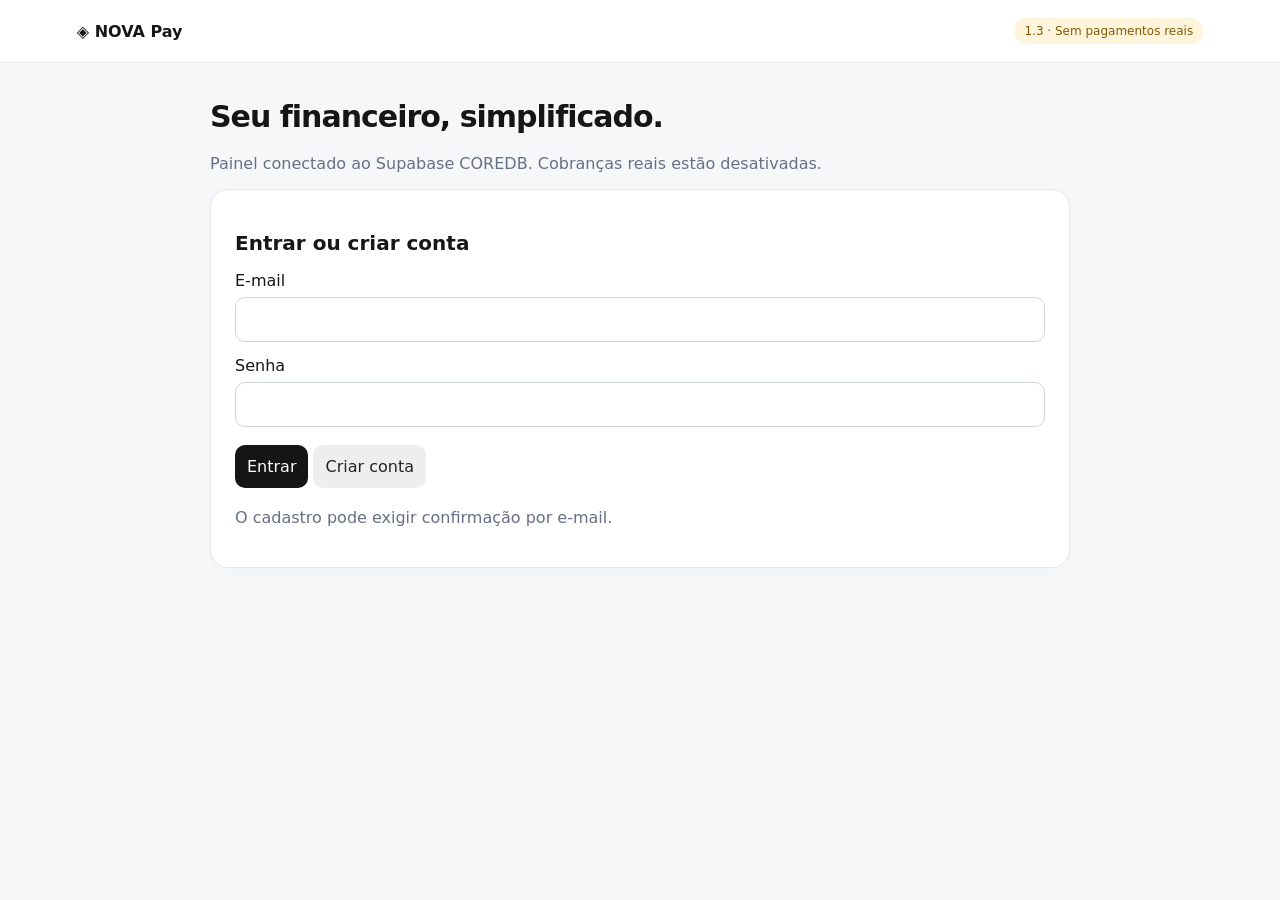
==== nova-pay/index.html @ 70dae915 "feat(nova-pay): add isolated Supabase-connected v1.3 dashboard" ====
<!doctype html>
<html lang="pt-BR"><head><meta charset="utf-8"><meta name="viewport" content="width=device-width,initial-scale=1"><title>NOVA Pay 1.3</title><style>
:root{font-family:Inter,system-ui,Arial;color:#161616;background:#f6f7f9}*{box-sizing:border-box}body{margin:0}header{background:white;border-bottom:1px solid #e5e7eb;padding:18px 6%;display:flex;justify-content:space-between;align-items:center}main{max-width:900px;margin:36px auto;padding:0 20px}h1{font-size:30px;letter-spacing:-1px}h2{font-size:20px}.muted{color:#667085}.card{background:white;border:1px solid #e5e7eb;border-radius:18px;padding:24px;margin:16px 0;box-shadow:0 3px 14px #00000005}input,button{font:inherit;border-radius:10px;padding:12px;border:1px solid #d0d5dd}input{width:100%;margin:7px 0 14px}button{background:#151515;color:white;border:0;cursor:pointer;margin:4px 5px 4px 0}button.secondary{background:#eee;color:#222}.row{display:flex;justify-content:space-between;align-items:center;gap:12px;flex-wrap:wrap}.grid{display:grid;grid-template-columns:repeat(auto-fit,minmax(200px,1fr));gap:12px}.grid .card{margin:0}.hidden{display:none}.tag{background:#fff5dc;color:#855a00;padding:6px 10px;border-radius:99px;font-size:12px}#notice{white-space:pre-wrap}.payment{border-top:1px solid #eee;padding:12px 0}@media(max-width:600px){h1{font-size:25px}main{margin:15px auto}.card{padding:18px}}
</style></head><body><header><strong>◈ NOVA Pay</strong><span class="tag">1.3 · Sem pagamentos reais</span></header><main><h1>Seu financeiro, simplificado.</h1><p class="muted">Painel conectado ao Supabase COREDB. Cobranças reais estão desativadas.</p><div id="notice" role="status"></div>
<section id="auth" class="card"><h2>Entrar ou criar conta</h2><label>E-mail<input id="email" type="email" autocomplete="email"></label><label>Senha<input id="password" type="password" autocomplete="current-password" minlength="6"></label><button id="login">Entrar</button><button id="signup" class="secondary">Criar conta</button><p class="muted">O cadastro pode exigir confirmação por e-mail.</p></section>
<section id="app" class="hidden"><div class="row"><p id="who" class="muted"></p><button id="logout" class="secondary">Sair</button></div><div id="register" class="card hidden"><h2>Cadastre seu estabelecimento</h2><label>Nome<input id="merchantName" maxlength="120"></label><button id="saveMerchant">Cadastrar</button></div><div id="dashboard" class="hidden"><div class="row"><h2 id="merchantTitle"></h2><button id="refresh" class="secondary">Atualizar</button></div><div class="grid"><div class="card"><div class="muted">Pagamentos confirmados (histórico)</div><h2 id="paid">R$ 0,00</h2></div><div class="card"><div class="muted">Cobranças pendentes</div><h2 id="pending">0</h2></div></div><div class="card"><h2>Nova cobrança Pix</h2><p class="muted">Disponível após validação do backend Mercado Pago sandbox. Nenhuma cobrança será enviada nesta versão publicada.</p><button disabled>Pix indisponível</button></div><div class="card"><div class="row"><h2>Histórico</h2><button id="csv" class="secondary">Exportar CSV</button></div><div id="history" class="muted">Nenhuma cobrança registrada.</div></div></div></section></main>
<script type="module">
import {createClient} from 'https://esm.sh/@supabase/supabase-js@2.57.0';
const db=createClient('https://ccsypggvelcxsqszepfs.supabase.co','sb_publishable_zBA2v4pRgaaAv1VeV2d-Uw_rIrt4ZxG');
const el=id=>document.getElementById(id);let rows=[];const money=n=>(n/100).toLocaleString('pt-BR',{style:'currency',currency:'BRL'});const msg=(s,bad=false)=>{el('notice').textContent=s;el('notice').style.color=bad?'#b42318':'#087443'};
async function render(){const {data:{user},error}=await db.auth.getUser();if(error)msg(error.message,true);el('auth').classList.toggle('hidden',!!user);el('app').classList.toggle('hidden',!user);if(!user)return;el('who').textContent=user.email;const {data:merchant,error:e}=await db.from('novapay_merchants').select('id,name').eq('owner_id',user.id).maybeSingle();if(e){msg(e.message,true);return}el('register').classList.toggle('hidden',!!merchant);el('dashboard').classList.toggle('hidden',!merchant);if(!merchant)return;el('merchantTitle').textContent=merchant.name;const {data,error:err}=await db.from('novapay_payments').select('id,description,amount_cents,status,created_at').eq('merchant_id',merchant.id).order('created_at',{ascending:false}).limit(100);if(err){msg(err.message,true);return}rows=data||[];el('paid').textContent=money(rows.filter(r=>r.status==='paid').reduce((a,r)=>a+Number(r.amount_cents),0));el('pending').textContent=rows.filter(r=>r.status==='pending').length;el('history').replaceChildren();if(!rows.length){el('history').textContent='Nenhuma cobrança registrada.';return}for(const r of rows){const div=document.createElement('div');div.className='payment';div.textContent=r.description+' · '+money(r.amount_cents)+' · '+r.status+' · '+new Date(r.created_at).toLocaleDateString('pt-BR');el('history').append(div)}}
el('login').onclick=async()=>{const {error}=await db.auth.signInWithPassword({email:el('email').value.trim(),password:el('password').value});if(error)msg(error.message,true);else{msg('Login realizado.');await render()}};
el('signup').onclick=async()=>{const {error}=await db.auth.signUp({email:el('email').value.trim(),password:el('password').value});msg(error?error.message:'Cadastro solicitado. Verifique seu e-mail, se necessário.',!!error);await render()};
el('logout').onclick=async()=>{await db.auth.signOut();await render()};
el('saveMerchant').onclick=async()=>{const {data:{user}}=await db.auth.getUser();if(!user)return;const name=el('merchantName').value.trim();if(name.length<2){msg('Informe um nome válido.',true);return}const {error}=await db.from('novapay_merchants').insert({owner_id:user.id,name});if(error)msg(error.message,true);else{msg('Estabelecimento cadastrado.');await render()}};
el('refresh').onclick=render;
el('csv').onclick=()=>{const csv=['descricao,valor_centavos,status,data',...rows.map(r=>[r.description,r.amount_cents,r.status,r.created_at].map(v=>'"'+String(v).replaceAll('"','""')+'"').join(','))].join('\n');const a=document.createElement('a');a.href=URL.createObjectURL(new Blob([csv],{type:'text/csv;charset=utf-8'}));a.download='nova-pay-historico.csv';a.click();setTimeout(()=>URL.revokeObjectURL(a.href),1000)};
db.auth.onAuthStateChange(()=>setTimeout(render,0));render();
</script></body></html>
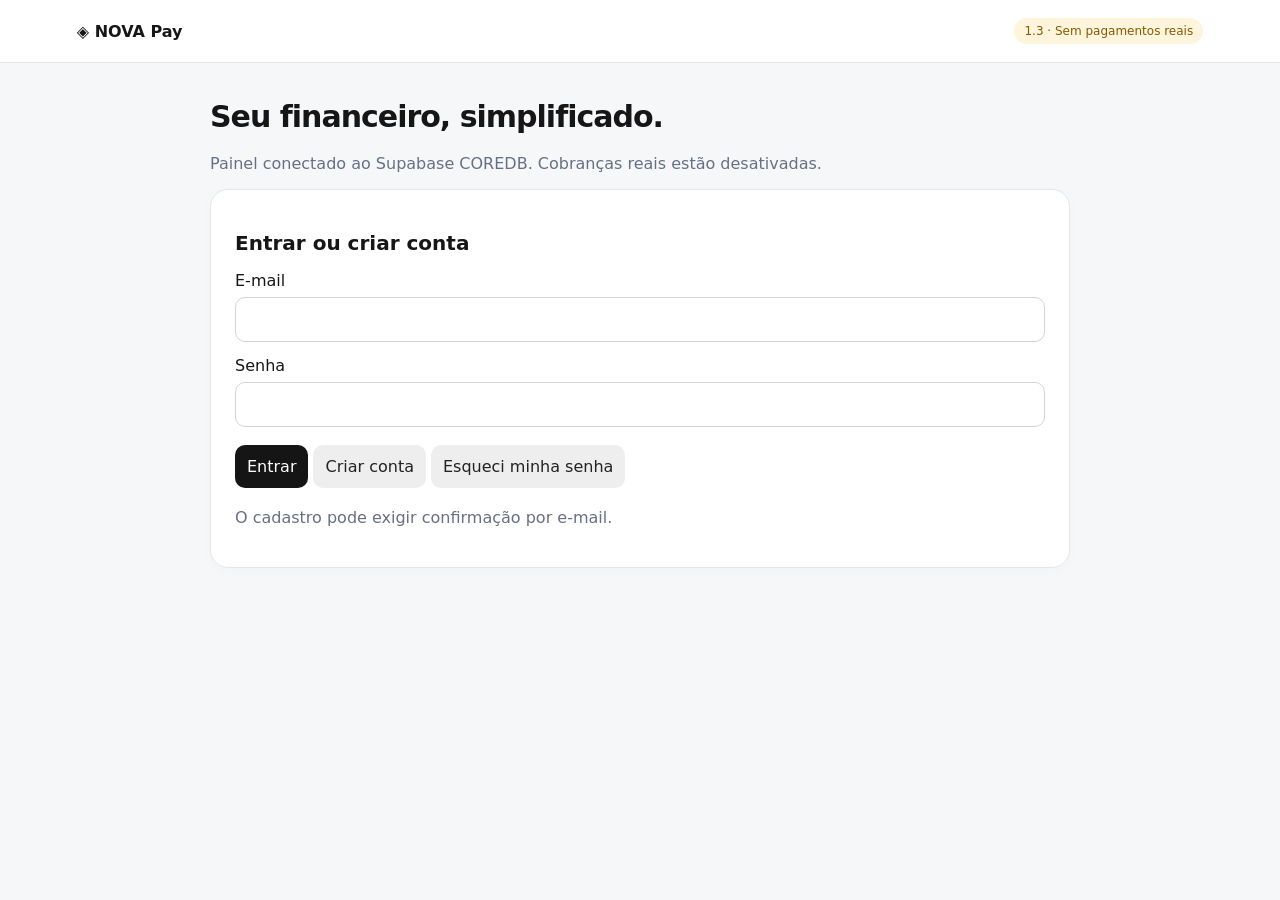
==== commit dcded547: "fix(nova-pay): improve login errors, signup flow and password recovery" ====
--- a/nova-pay/index.html
+++ b/nova-pay/index.html
@@ -2,15 +2,17 @@
 <html lang="pt-BR"><head><meta charset="utf-8"><meta name="viewport" content="width=device-width,initial-scale=1"><title>NOVA Pay 1.3</title><style>
 :root{font-family:Inter,system-ui,Arial;color:#161616;background:#f6f7f9}*{box-sizing:border-box}body{margin:0}header{background:white;border-bottom:1px solid #e5e7eb;padding:18px 6%;display:flex;justify-content:space-between;align-items:center}main{max-width:900px;margin:36px auto;padding:0 20px}h1{font-size:30px;letter-spacing:-1px}h2{font-size:20px}.muted{color:#667085}.card{background:white;border:1px solid #e5e7eb;border-radius:18px;padding:24px;margin:16px 0;box-shadow:0 3px 14px #00000005}input,button{font:inherit;border-radius:10px;padding:12px;border:1px solid #d0d5dd}input{width:100%;margin:7px 0 14px}button{background:#151515;color:white;border:0;cursor:pointer;margin:4px 5px 4px 0}button.secondary{background:#eee;color:#222}.row{display:flex;justify-content:space-between;align-items:center;gap:12px;flex-wrap:wrap}.grid{display:grid;grid-template-columns:repeat(auto-fit,minmax(200px,1fr));gap:12px}.grid .card{margin:0}.hidden{display:none}.tag{background:#fff5dc;color:#855a00;padding:6px 10px;border-radius:99px;font-size:12px}#notice{white-space:pre-wrap}.payment{border-top:1px solid #eee;padding:12px 0}@media(max-width:600px){h1{font-size:25px}main{margin:15px auto}.card{padding:18px}}
 </style></head><body><header><strong>◈ NOVA Pay</strong><span class="tag">1.3 · Sem pagamentos reais</span></header><main><h1>Seu financeiro, simplificado.</h1><p class="muted">Painel conectado ao Supabase COREDB. Cobranças reais estão desativadas.</p><div id="notice" role="status"></div>
-<section id="auth" class="card"><h2>Entrar ou criar conta</h2><label>E-mail<input id="email" type="email" autocomplete="email"></label><label>Senha<input id="password" type="password" autocomplete="current-password" minlength="6"></label><button id="login">Entrar</button><button id="signup" class="secondary">Criar conta</button><p class="muted">O cadastro pode exigir confirmação por e-mail.</p></section>
+<section id="auth" class="card"><h2>Entrar ou criar conta</h2><label>E-mail<input id="email" type="email" autocomplete="email"></label><label>Senha<input id="password" type="password" autocomplete="current-password" minlength="6"></label><button id="login">Entrar</button><button id="signup" class="secondary">Criar conta</button><button id="forgot" class="secondary" type="button">Esqueci minha senha</button><p class="muted">O cadastro pode exigir confirmação por e-mail.</p></section>
 <section id="app" class="hidden"><div class="row"><p id="who" class="muted"></p><button id="logout" class="secondary">Sair</button></div><div id="register" class="card hidden"><h2>Cadastre seu estabelecimento</h2><label>Nome<input id="merchantName" maxlength="120"></label><button id="saveMerchant">Cadastrar</button></div><div id="dashboard" class="hidden"><div class="row"><h2 id="merchantTitle"></h2><button id="refresh" class="secondary">Atualizar</button></div><div class="grid"><div class="card"><div class="muted">Pagamentos confirmados (histórico)</div><h2 id="paid">R$ 0,00</h2></div><div class="card"><div class="muted">Cobranças pendentes</div><h2 id="pending">0</h2></div></div><div class="card"><h2>Nova cobrança Pix</h2><p class="muted">Disponível após validação do backend Mercado Pago sandbox. Nenhuma cobrança será enviada nesta versão publicada.</p><button disabled>Pix indisponível</button></div><div class="card"><div class="row"><h2>Histórico</h2><button id="csv" class="secondary">Exportar CSV</button></div><div id="history" class="muted">Nenhuma cobrança registrada.</div></div></div></section></main>
 <script type="module">
 import {createClient} from 'https://esm.sh/@supabase/supabase-js@2.57.0';
 const db=createClient('https://ccsypggvelcxsqszepfs.supabase.co','sb_publishable_zBA2v4pRgaaAv1VeV2d-Uw_rIrt4ZxG');
-const el=id=>document.getElementById(id);let rows=[];const money=n=>(n/100).toLocaleString('pt-BR',{style:'currency',currency:'BRL'});const msg=(s,bad=false)=>{el('notice').textContent=s;el('notice').style.color=bad?'#b42318':'#087443'};
-async function render(){const {data:{user},error}=await db.auth.getUser();if(error)msg(error.message,true);el('auth').classList.toggle('hidden',!!user);el('app').classList.toggle('hidden',!user);if(!user)return;el('who').textContent=user.email;const {data:merchant,error:e}=await db.from('novapay_merchants').select('id,name').eq('owner_id',user.id).maybeSingle();if(e){msg(e.message,true);return}el('register').classList.toggle('hidden',!!merchant);el('dashboard').classList.toggle('hidden',!merchant);if(!merchant)return;el('merchantTitle').textContent=merchant.name;const {data,error:err}=await db.from('novapay_payments').select('id,description,amount_cents,status,created_at').eq('merchant_id',merchant.id).order('created_at',{ascending:false}).limit(100);if(err){msg(err.message,true);return}rows=data||[];el('paid').textContent=money(rows.filter(r=>r.status==='paid').reduce((a,r)=>a+Number(r.amount_cents),0));el('pending').textContent=rows.filter(r=>r.status==='pending').length;el('history').replaceChildren();if(!rows.length){el('history').textContent='Nenhuma cobrança registrada.';return}for(const r of rows){const div=document.createElement('div');div.className='payment';div.textContent=r.description+' · '+money(r.amount_cents)+' · '+r.status+' · '+new Date(r.created_at).toLocaleDateString('pt-BR');el('history').append(div)}}
-el('login').onclick=async()=>{const {error}=await db.auth.signInWithPassword({email:el('email').value.trim(),password:el('password').value});if(error)msg(error.message,true);else{msg('Login realizado.');await render()}};
-el('signup').onclick=async()=>{const {error}=await db.auth.signUp({email:el('email').value.trim(),password:el('password').value});msg(error?error.message:'Cadastro solicitado. Verifique seu e-mail, se necessário.',!!error);await render()};
+const el=id=>document.getElementById(id);let rows=[];const authError=e=>{const m=(e?.message||'').toLowerCase();if(m.includes('invalid login credentials'))return 'E-mail ou senha incorretos, ou conta ainda não cadastrada. Use Criar conta ou Esqueci minha senha.';if(m.includes('email not confirmed'))return 'Confirme seu e-mail antes de entrar. Verifique também a pasta de spam.';if(m.includes('user already registered'))return 'Este e-mail já está cadastrado. Entre ou recupere sua senha.';if(m.includes('password should be'))return 'A senha não atende aos requisitos mínimos de segurança.';if(m.includes('rate limit'))return 'Muitas tentativas. Aguarde alguns minutos.';return e?.message||'Não foi possível concluir a operação.'};const valid=()=>{if(!el('email').value.trim()||!el('email').checkValidity()){msg('Informe um e-mail válido.',true);return false}if(el('password').value.length<6){msg('Informe uma senha com pelo menos 6 caracteres.',true);return false}return true};const money=n=>(n/100).toLocaleString('pt-BR',{style:'currency',currency:'BRL'});const msg=(s,bad=false)=>{el('notice').textContent=s;el('notice').style.color=bad?'#b42318':'#087443'};
+async function render(){const {data:{user},error}=await db.auth.getUser();if(error && error.name!=='AuthSessionMissingError' && !/Auth session missing/i.test(error.message||''))msg(error.message,true);else if(!error || /Auth session missing/i.test(error.message||''))msg('');el('auth').classList.toggle('hidden',!!user);el('app').classList.toggle('hidden',!user);if(!user)return;el('who').textContent=user.email;const {data:merchant,error:e}=await db.from('novapay_merchants').select('id,name').eq('owner_id',user.id).maybeSingle();if(e){msg(e.message,true);return}el('register').classList.toggle('hidden',!!merchant);el('dashboard').classList.toggle('hidden',!merchant);if(!merchant)return;el('merchantTitle').textContent=merchant.name;const {data,error:err}=await db.from('novapay_payments').select('id,description,amount_cents,status,created_at').eq('merchant_id',merchant.id).order('created_at',{ascending:false}).limit(100);if(err){msg(err.message,true);return}rows=data||[];el('paid').textContent=money(rows.filter(r=>r.status==='paid').reduce((a,r)=>a+Number(r.amount_cents),0));el('pending').textContent=rows.filter(r=>r.status==='pending').length;el('history').replaceChildren();if(!rows.length){el('history').textContent='Nenhuma cobrança registrada.';return}for(const r of rows){const div=document.createElement('div');div.className='payment';div.textContent=r.description+' · '+money(r.amount_cents)+' · '+r.status+' · '+new Date(r.created_at).toLocaleDateString('pt-BR');el('history').append(div)}}
+el('login').onclick=async()=>{if(!valid())return;const {error}=await db.auth.signInWithPassword({email:el('email').value.trim(),password:el('password').value});if(error)msg(authError(error),true);else{await render();msg('Login realizado.')}};
+el('signup').onclick=async()=>{if(!valid())return;const {data,error}=await db.auth.signUp({email:el('email').value.trim(),password:el('password').value});if(error){msg(authError(error),true);return}if(data?.session){await render();msg('Conta criada e acesso liberado.')}else msg('Solicitação recebida. Se necessário, confirme o cadastro pelo e-mail antes de entrar.');};
+el('forgot').onclick=async()=>{const email=el('email').value.trim();if(!email||!el('email').checkValidity()){msg('Informe um e-mail válido para recuperar sua senha.',true);return}const {error}=await db.auth.resetPasswordForEmail(email,{redirectTo:location.origin+location.pathname});msg(error?authError(error):'Se existir uma conta com este e-mail, você receberá instruções para redefinir a senha.',!!error)};
+if(location.hash.includes('type=recovery')||new URLSearchParams(location.search).get('type')==='recovery'){db.auth.onAuthStateChange(async(event)=>{if(event!=='PASSWORD_RECOVERY')return;const p=prompt('Digite uma nova senha (mínimo de 6 caracteres):');if(!p)return;if(p.length<6){msg('Senha muito curta.',true);return}const {error}=await db.auth.updateUser({password:p});msg(error?authError(error):'Senha atualizada. Você pode entrar normalmente.',!!error)})}
 el('logout').onclick=async()=>{await db.auth.signOut();await render()};
 el('saveMerchant').onclick=async()=>{const {data:{user}}=await db.auth.getUser();if(!user)return;const name=el('merchantName').value.trim();if(name.length<2){msg('Informe um nome válido.',true);return}const {error}=await db.from('novapay_merchants').insert({owner_id:user.id,name});if(error)msg(error.message,true);else{msg('Estabelecimento cadastrado.');await render()}};
 el('refresh').onclick=render;
